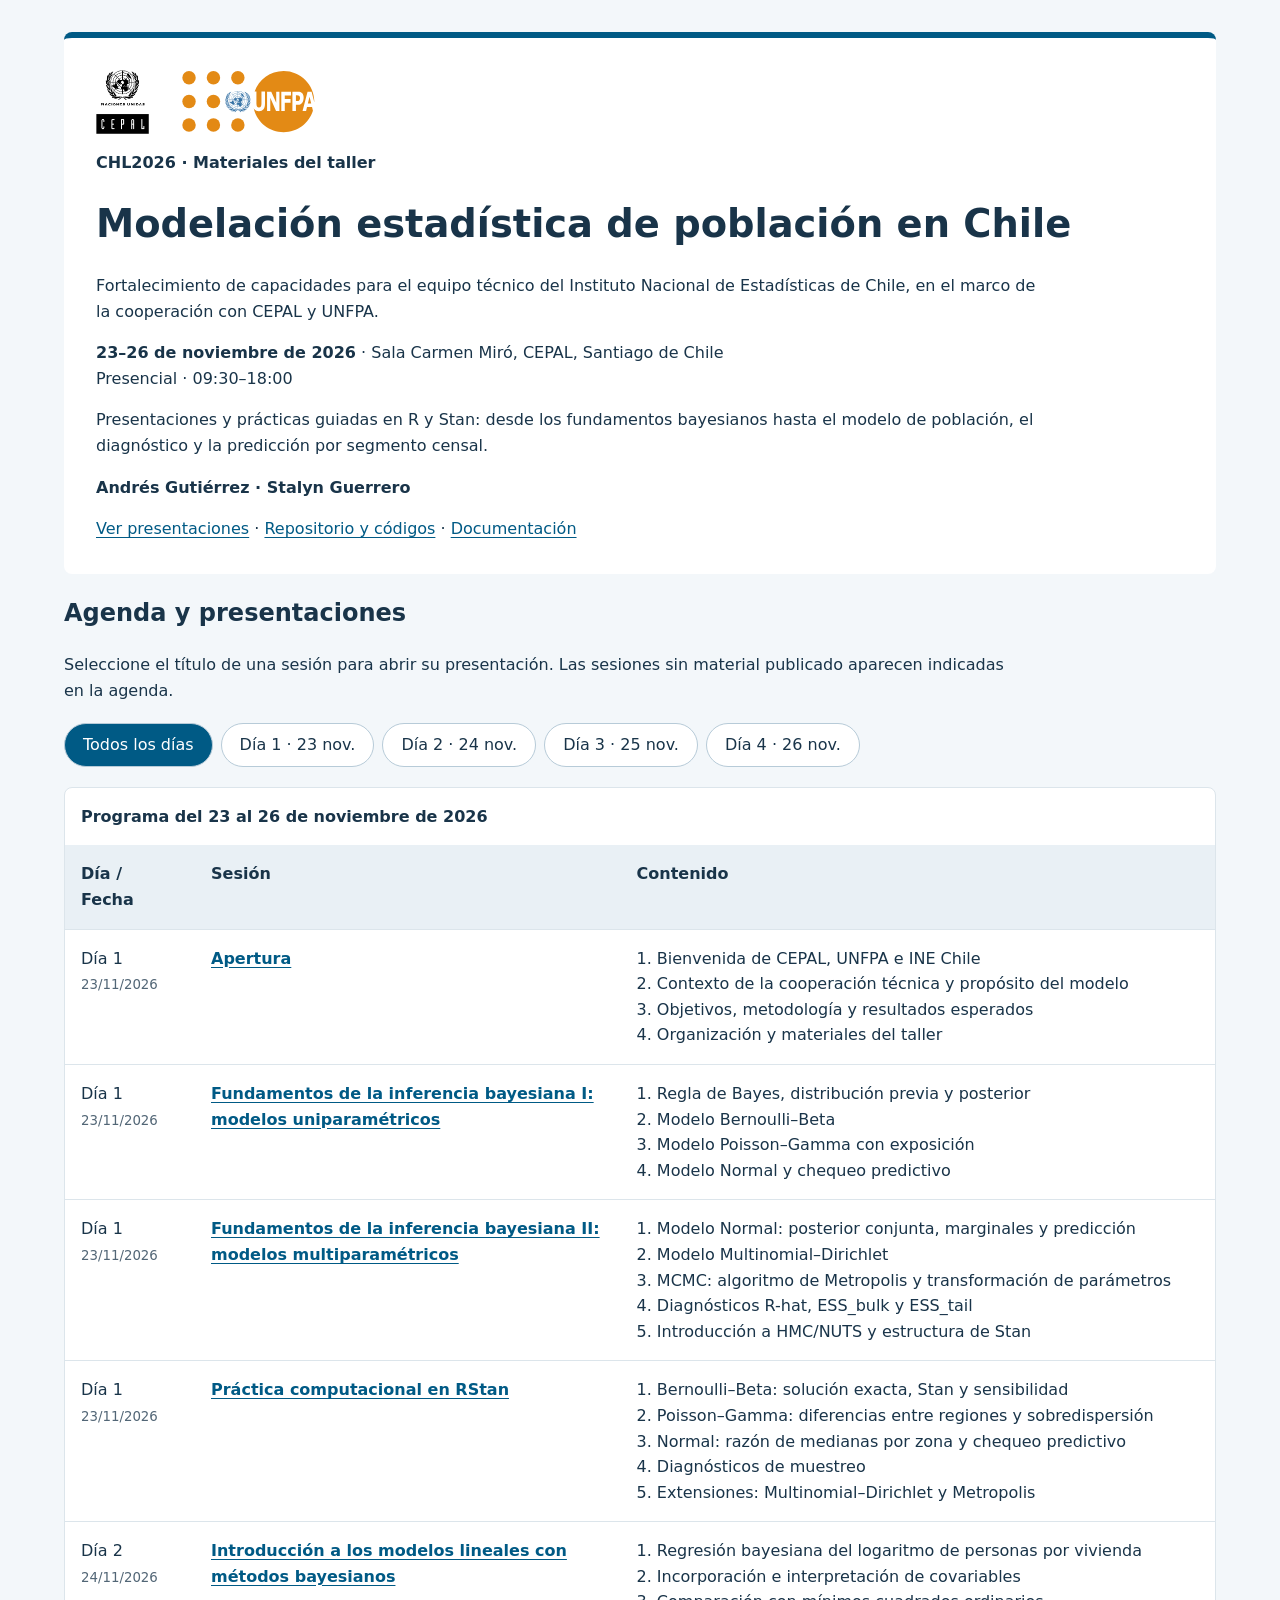
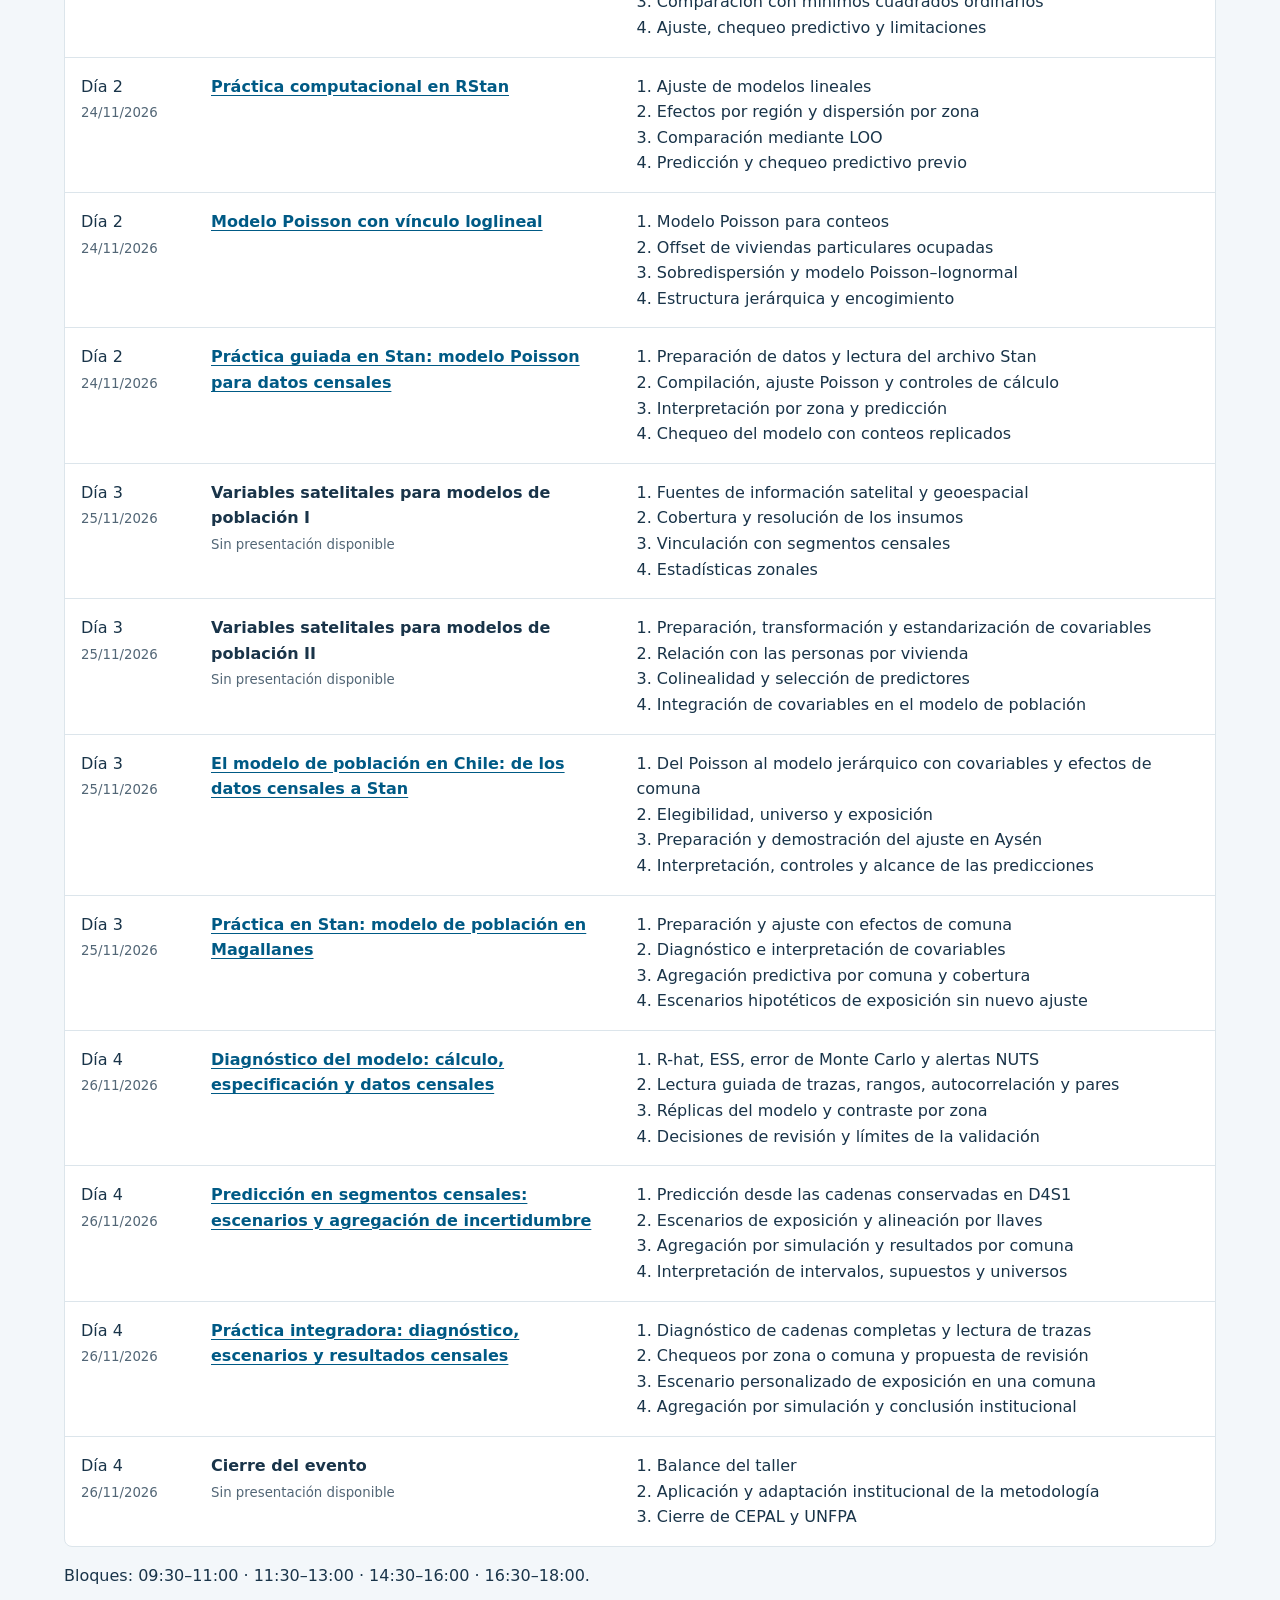
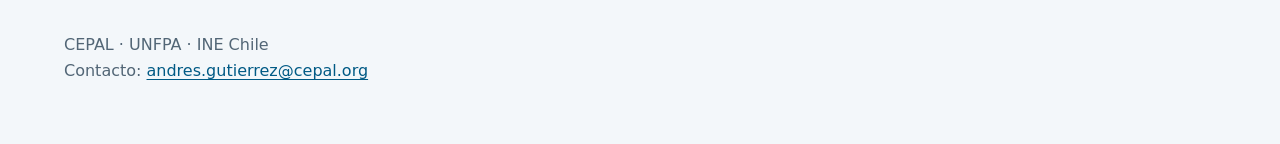
==== index.html @ f8e78525 "Actualizando -SG" ====
<!doctype html>
<html lang="es"><head><meta charset="utf-8"><meta name="viewport" content="width=device-width,initial-scale=1"><meta name="description" content="Agenda y presentaciones del taller de modelación estadística de población en Chile, 23 al 26 de noviembre de 2026."><title>CHL2026 · Presentaciones del taller</title>
<style>
*{box-sizing:border-box}body{margin:0;background:#f3f7fa;color:#193449;font:16px/1.6 system-ui,Segoe UI,sans-serif}main{max-width:1200px;margin:auto;padding:32px 24px}header{background:white;border-top:6px solid #005a85;border-radius:8px;padding:32px}.logos{display:flex;gap:28px;align-items:center;flex-wrap:wrap}.logos img{max-height:64px;max-width:190px;object-fit:contain}h1{font-size:clamp(1.8rem,3vw,2.6rem);line-height:1.2}p{max-width:950px}a{color:#005a85;text-underline-offset:3px}a:hover{color:#a54d00}a:focus-visible,button:focus-visible{outline:3px solid #e78c2e;outline-offset:4px}small,footer{color:#526676}.filters{display:flex;gap:8px;flex-wrap:wrap;margin:20px 0}button{font:inherit;cursor:pointer;border:1px solid #b7cbd8;border-radius:24px;padding:8px 18px;background:white;color:#193449}button[aria-pressed="true"]{background:#005a85;color:white}.table-wrap{overflow:auto;background:white;border:1px solid #dce5eb;border-radius:8px}table{width:100%;border-collapse:collapse;text-align:left}caption{text-align:left;padding:16px;font-weight:600}th{background:#e9f0f5}th,td{padding:16px;vertical-align:top}td{border-top:1px solid #dce5eb}td:first-child{white-space:nowrap;width:130px}td:nth-child(2){width:37%;font-weight:600}td small{font-weight:400}footer{padding:28px 0}[hidden]{display:none!important}@media(max-width:650px){main{padding:16px 12px}header{padding:22px}table{min-width:720px}}
</style></head><body><main><header>
<div class="logos"><img src="Dia1_S1_Apertura/img/logoCepal.jpg" alt="CEPAL"><img src="Dia1_S1_Apertura/img/UNFPA_logo.svg" alt="UNFPA"></div>
<p><strong>CHL2026 · Materiales del taller</strong></p><h1>Modelación estadística de población en Chile</h1>
<p>Fortalecimiento de capacidades para el equipo técnico del Instituto Nacional de Estadísticas de Chile, en el marco de la cooperación con CEPAL y UNFPA.</p>
<p><strong>23–26 de noviembre de 2026</strong> · Sala Carmen Miró, CEPAL, Santiago de Chile<br>Presencial · 09:30–18:00</p>
<p>Presentaciones y prácticas guiadas en R y Stan: desde los fundamentos bayesianos hasta el modelo de población, el diagnóstico y la predicción por segmento censal.</p>
<p><strong>Andrés Gutiérrez · Stalyn Guerrero</strong></p><nav aria-label="Enlaces principales"><a href="#agenda">Ver presentaciones</a> · <a href="https://github.com/psirusteam/CHL2026">Repositorio y códigos</a> · <a href="https://github.com/psirusteam/CHL2026/blob/main/README.md">Documentación</a></nav>
</header><section aria-labelledby="agenda"><h2 id="agenda">Agenda y presentaciones</h2><p>Seleccione el título de una sesión para abrir su presentación. Las sesiones sin material publicado aparecen indicadas en la agenda.</p>
<div class="filters" role="group" aria-label="Filtrar por día"><button type="button" data-filter="all" aria-pressed="true">Todos los días</button><button type="button" data-filter="Día 1" aria-pressed="false">Día 1 · 23 nov.</button><button type="button" data-filter="Día 2" aria-pressed="false">Día 2 · 24 nov.</button><button type="button" data-filter="Día 3" aria-pressed="false">Día 3 · 25 nov.</button><button type="button" data-filter="Día 4" aria-pressed="false">Día 4 · 26 nov.</button></div>
<div class="table-wrap"><table><caption>Programa del 23 al 26 de noviembre de 2026</caption><thead><tr><th scope="col">Día / Fecha</th><th scope="col">Sesión</th><th scope="col">Contenido</th></tr></thead><tbody><tr data-day="Día 1"><td>Día 1<br><small>23/11/2026</small></td><td><a href="Dia1_S1_Apertura/Apertura.html">Apertura</a></td><td>1. Bienvenida de CEPAL, UNFPA e INE Chile<br>2. Contexto de la cooperaci&#243;n t&#233;cnica y prop&#243;sito del modelo<br>3. Objetivos, metodolog&#237;a y resultados esperados<br>4. Organizaci&#243;n y materiales del taller</td></tr>
<tr data-day="Día 1"><td>Día 1<br><small>23/11/2026</small></td><td><a href="Dia1_S2_Bayes_uniparametrico/Bayes_uniparametrico.html">Fundamentos de la inferencia bayesiana I: modelos uniparam&#233;tricos</a></td><td>1. Regla de Bayes, distribuci&#243;n previa y posterior<br>2. Modelo Bernoulli–Beta<br>3. Modelo Poisson–Gamma con exposici&#243;n<br>4. Modelo Normal y chequeo predictivo</td></tr>
<tr data-day="Día 1"><td>Día 1<br><small>23/11/2026</small></td><td><a href="Dia1_S3_Bayes_multiparametrico/Bayes_multiparametrico.html">Fundamentos de la inferencia bayesiana II: modelos multiparam&#233;tricos</a></td><td>1. Modelo Normal: posterior conjunta, marginales y predicci&#243;n<br>2. Modelo Multinomial–Dirichlet<br>3. MCMC: algoritmo de Metropolis y transformaci&#243;n de par&#225;metros<br>4. Diagn&#243;sticos R-hat, ESS_bulk y ESS_tail<br>5. Introducci&#243;n a HMC/NUTS y estructura de Stan</td></tr>
<tr data-day="Día 1"><td>Día 1<br><small>23/11/2026</small></td><td><a href="Dia1_S4_Practica/Practica_Dia1.html">Pr&#225;ctica computacional en RStan</a></td><td>1. Bernoulli–Beta: soluci&#243;n exacta, Stan y sensibilidad<br>2. Poisson–Gamma: diferencias entre regiones y sobredispersi&#243;n<br>3. Normal: raz&#243;n de medianas por zona y chequeo predictivo<br>4. Diagn&#243;sticos de muestreo<br>5. Extensiones: Multinomial–Dirichlet y Metropolis</td></tr>
<tr data-day="Día 2"><td>Día 2<br><small>24/11/2026</small></td><td><a href="Dia2_S1_Modelo_lineal/Modelo_lineal.html">Introducci&#243;n a los modelos lineales con m&#233;todos bayesianos</a></td><td>1. Regresi&#243;n bayesiana del logaritmo de personas por vivienda<br>2. Incorporaci&#243;n e interpretaci&#243;n de covariables<br>3. Comparaci&#243;n con m&#237;nimos cuadrados ordinarios<br>4. Ajuste, chequeo predictivo y limitaciones</td></tr>
<tr data-day="Día 2"><td>Día 2<br><small>24/11/2026</small></td><td><a href="Dia2_S2_Practica/Practica_Dia2_lineal.html">Pr&#225;ctica computacional en RStan</a></td><td>1. Ajuste de modelos lineales<br>2. Efectos por regi&#243;n y dispersi&#243;n por zona<br>3. Comparaci&#243;n mediante LOO<br>4. Predicci&#243;n y chequeo predictivo previo</td></tr>
<tr data-day="Día 2"><td>Día 2<br><small>24/11/2026</small></td><td><a href="Dia2_S3_Modelo_Poisson/Modelo_Poisson.html">Modelo Poisson con v&#237;nculo loglineal</a></td><td>1. Modelo Poisson para conteos<br>2. Offset de viviendas particulares ocupadas<br>3. Sobredispersi&#243;n y modelo Poisson–lognormal<br>4. Estructura jer&#225;rquica y encogimiento</td></tr>
<tr data-day="Día 2"><td>Día 2<br><small>24/11/2026</small></td><td><a href="Dia2_S4_Practica/Practica_Dia2_Poisson.html">Pr&#225;ctica guiada en Stan: modelo Poisson para datos censales</a></td><td>1. Preparaci&#243;n de datos y lectura del archivo Stan<br>2. Compilaci&#243;n, ajuste Poisson y controles de c&#225;lculo<br>3. Interpretaci&#243;n por zona y predicci&#243;n<br>4. Chequeo del modelo con conteos replicados</td></tr>
<tr data-day="Día 3"><td>Día 3<br><small>25/11/2026</small></td><td>Variables satelitales para modelos de poblaci&#243;n I<br><small>Sin presentación disponible</small></td><td>1. Fuentes de informaci&#243;n satelital y geoespacial<br>2. Cobertura y resoluci&#243;n de los insumos<br>3. Vinculaci&#243;n con segmentos censales<br>4. Estad&#237;sticas zonales</td></tr>
<tr data-day="Día 3"><td>Día 3<br><small>25/11/2026</small></td><td>Variables satelitales para modelos de poblaci&#243;n II<br><small>Sin presentación disponible</small></td><td>1. Preparaci&#243;n, transformaci&#243;n y estandarizaci&#243;n de covariables<br>2. Relaci&#243;n con las personas por vivienda<br>3. Colinealidad y selecci&#243;n de predictores<br>4. Integraci&#243;n de covariables en el modelo de poblaci&#243;n</td></tr>
<tr data-day="Día 3"><td>Día 3<br><small>25/11/2026</small></td><td><a href="Dia3_S3_Modelo_Chile/Modelo_Chile.html">El modelo de poblaci&#243;n en Chile: de los datos censales a Stan</a></td><td>1. Del Poisson al modelo jer&#225;rquico con covariables y efectos de comuna<br>2. Elegibilidad, universo y exposici&#243;n<br>3. Preparaci&#243;n y demostraci&#243;n del ajuste en Ays&#233;n<br>4. Interpretaci&#243;n, controles y alcance de las predicciones</td></tr>
<tr data-day="Día 3"><td>Día 3<br><small>25/11/2026</small></td><td><a href="Dia3_S4_Practica/Practica_Dia3.html">Pr&#225;ctica en Stan: modelo de poblaci&#243;n en Magallanes</a></td><td>1. Preparaci&#243;n y ajuste con efectos de comuna<br>2. Diagn&#243;stico e interpretaci&#243;n de covariables<br>3. Agregaci&#243;n predictiva por comuna y cobertura<br>4. Escenarios hipot&#233;ticos de exposici&#243;n sin nuevo ajuste</td></tr>
<tr data-day="Día 4"><td>Día 4<br><small>26/11/2026</small></td><td><a href="Dia4_S1_Diagnostico/Diagnostico.html">Diagn&#243;stico del modelo: c&#225;lculo, especificaci&#243;n y datos censales</a></td><td>1. R-hat, ESS, error de Monte Carlo y alertas NUTS<br>2. Lectura guiada de trazas, rangos, autocorrelaci&#243;n y pares<br>3. R&#233;plicas del modelo y contraste por zona<br>4. Decisiones de revisi&#243;n y l&#237;mites de la validaci&#243;n</td></tr>
<tr data-day="Día 4"><td>Día 4<br><small>26/11/2026</small></td><td><a href="Dia4_S2_Prediccion/Prediccion.html">Predicci&#243;n en segmentos censales: escenarios y agregaci&#243;n de incertidumbre</a></td><td>1. Predicci&#243;n desde las cadenas conservadas en D4S1<br>2. Escenarios de exposici&#243;n y alineaci&#243;n por llaves<br>3. Agregaci&#243;n por simulaci&#243;n y resultados por comuna<br>4. Interpretaci&#243;n de intervalos, supuestos y universos</td></tr>
<tr data-day="Día 4"><td>Día 4<br><small>26/11/2026</small></td><td><a href="Dia4_S3_Practica/Practica_Dia4.html">Pr&#225;ctica integradora: diagn&#243;stico, escenarios y resultados censales</a></td><td>1. Diagn&#243;stico de cadenas completas y lectura de trazas<br>2. Chequeos por zona o comuna y propuesta de revisi&#243;n<br>3. Escenario personalizado de exposici&#243;n en una comuna<br>4. Agregaci&#243;n por simulaci&#243;n y conclusi&#243;n institucional</td></tr>
<tr data-day="Día 4"><td>Día 4<br><small>26/11/2026</small></td><td>Cierre del evento<br><small>Sin presentación disponible</small></td><td>1. Balance del taller<br>2. Aplicaci&#243;n y adaptaci&#243;n institucional de la metodolog&#237;a<br>3. Cierre de CEPAL y UNFPA</td></tr></tbody></table></div><p>Bloques: 09:30–11:00 · 11:30–13:00 · 14:30–16:00 · 16:30–18:00.</p></section>
<footer>CEPAL · UNFPA · INE Chile<br>Contacto: <a href="mailto:andres.gutierrez@cepal.org">andres.gutierrez@cepal.org</a></footer></main>
<script>document.querySelectorAll('[data-filter]').forEach(button=>{button.addEventListener('click',()=>{document.querySelectorAll('[data-filter]').forEach(item=>item.setAttribute('aria-pressed',String(item===button)));document.querySelectorAll('tbody tr').forEach(row=>{row.hidden=button.dataset.filter!=='all'&&row.dataset.day!==button.dataset.filter;});});});</script></body></html>
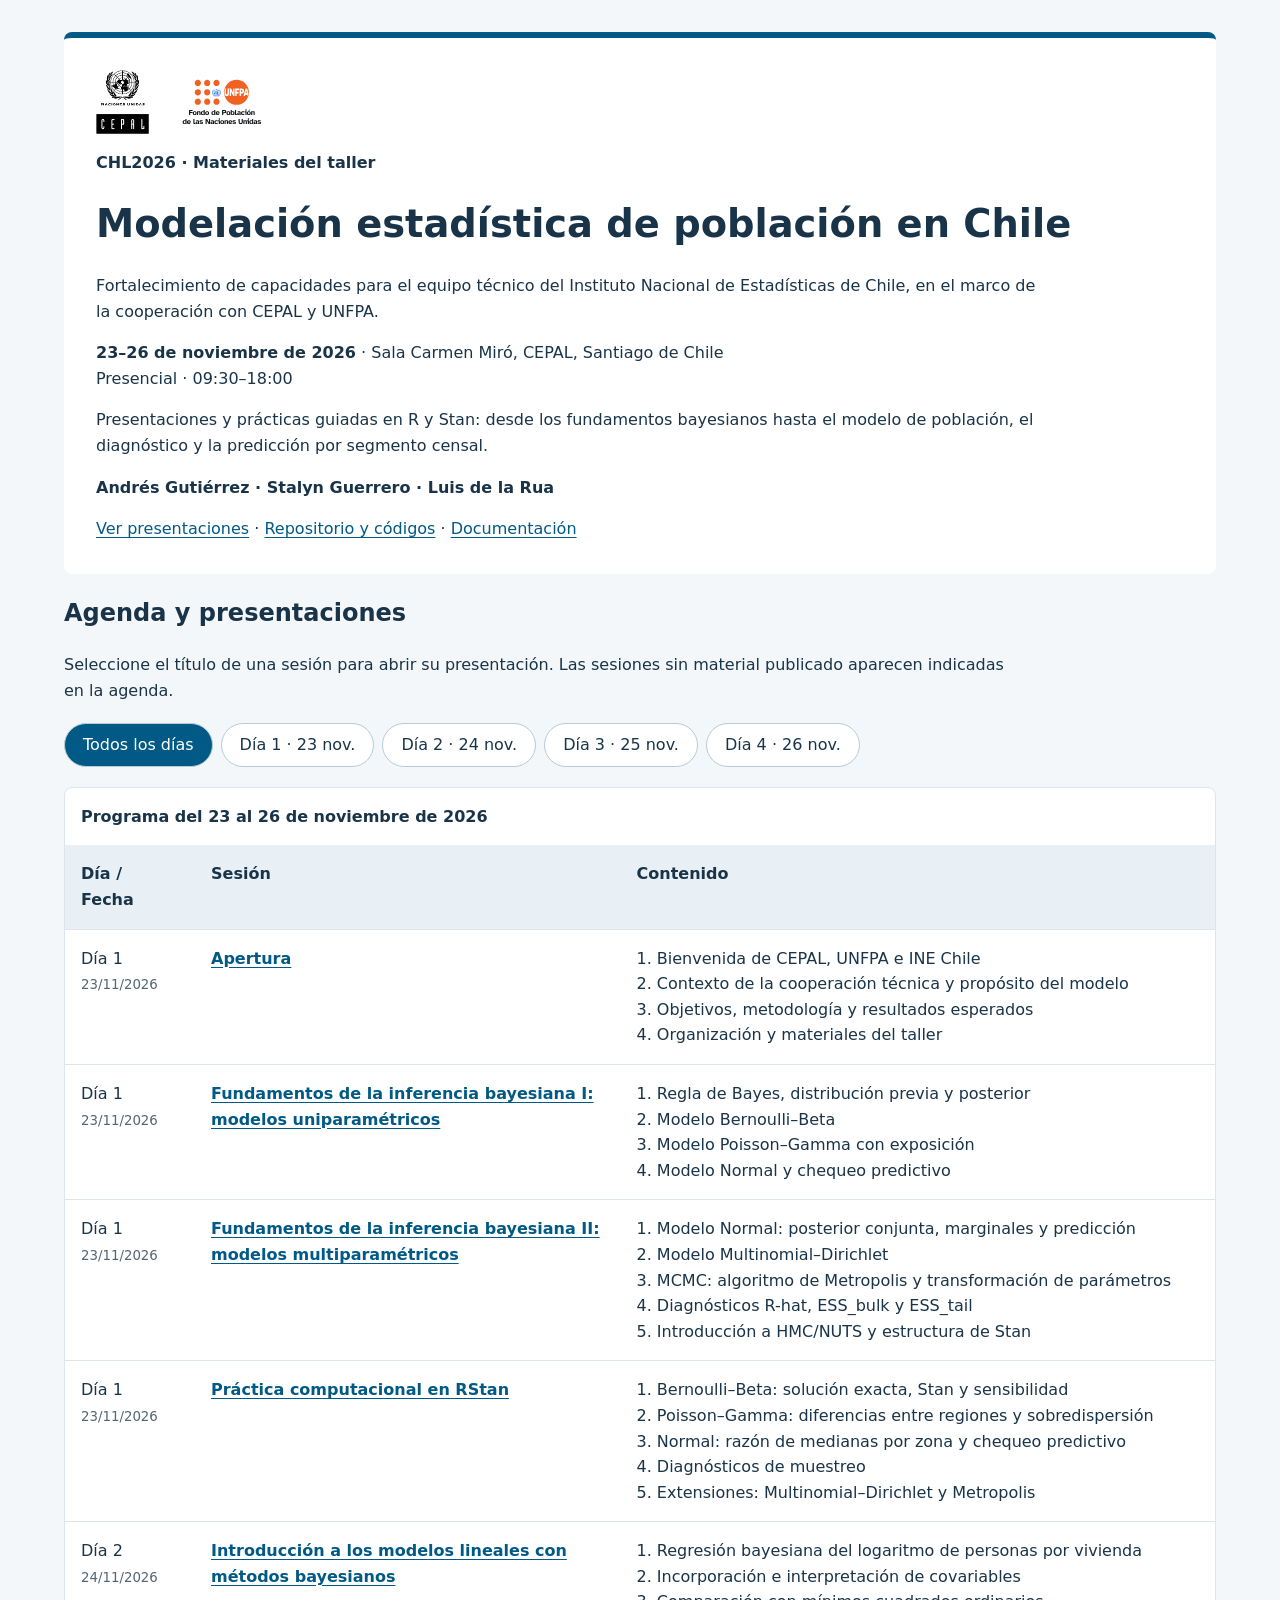
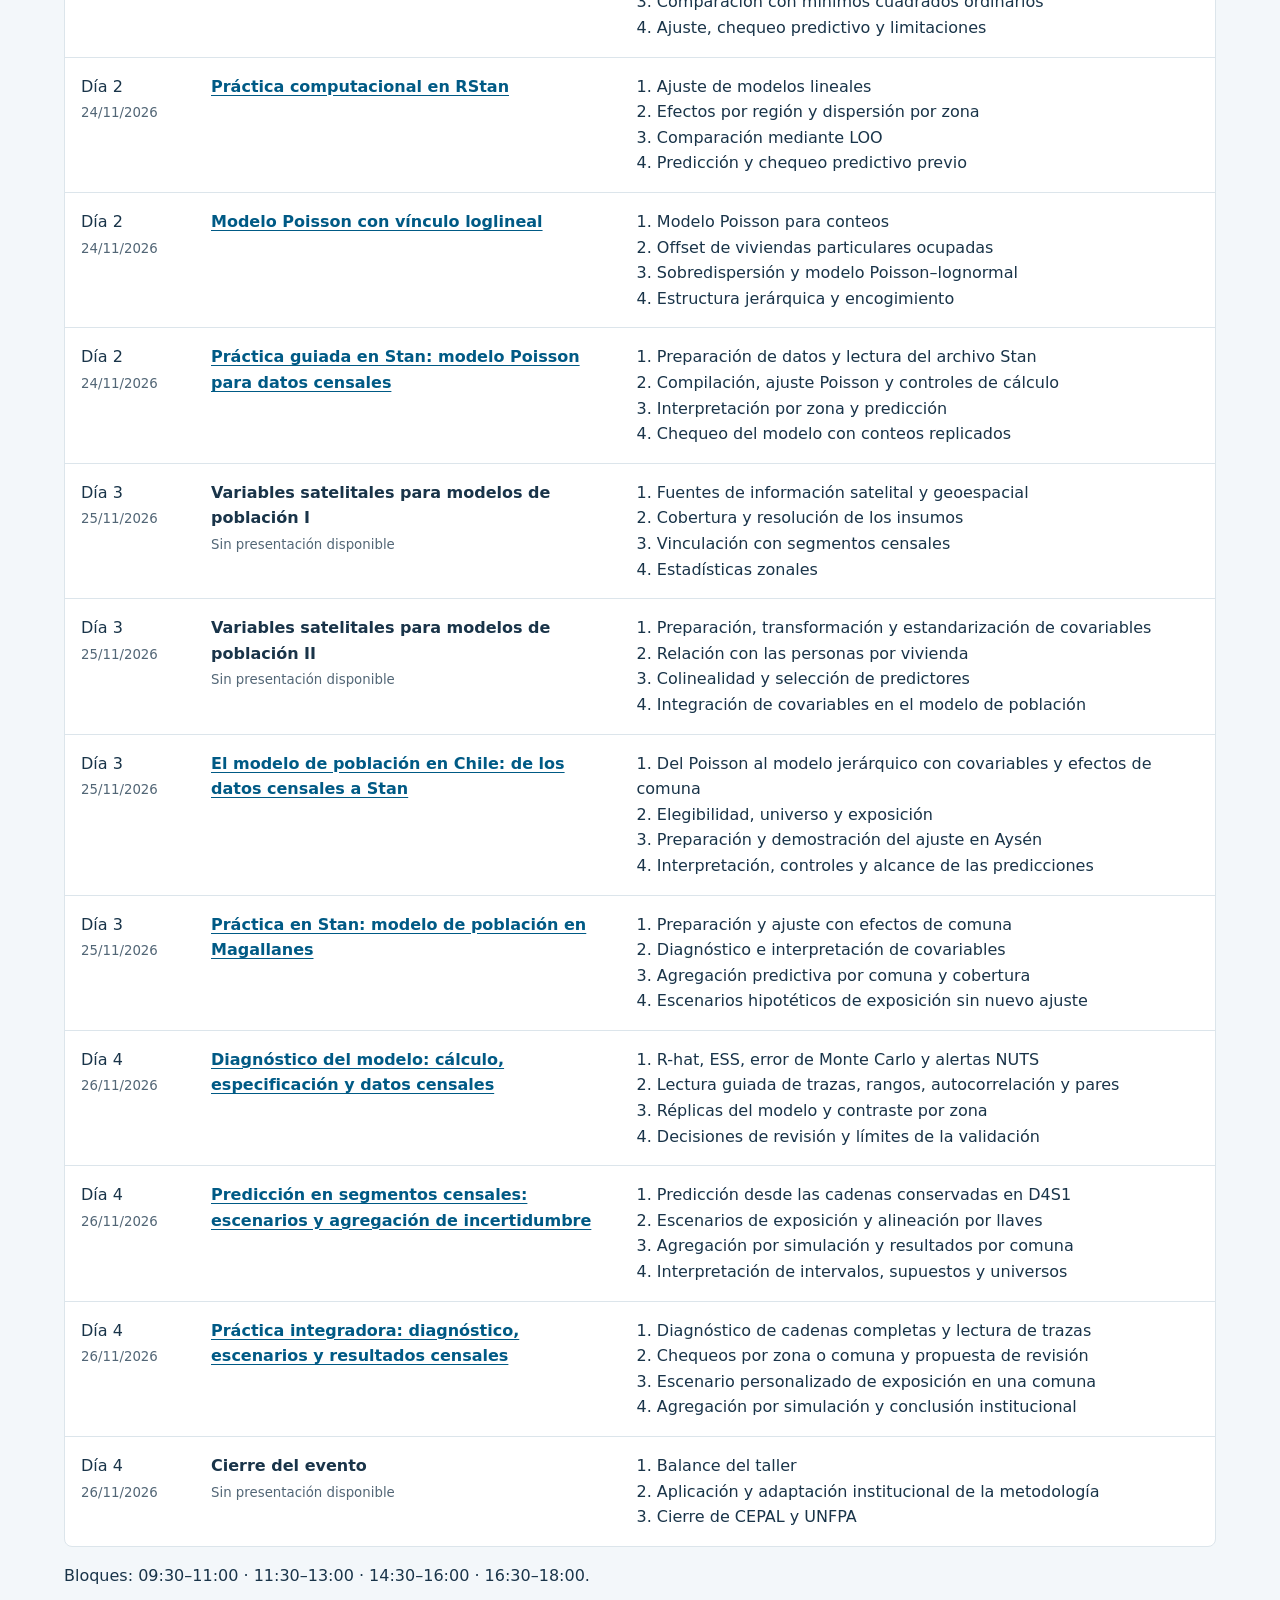
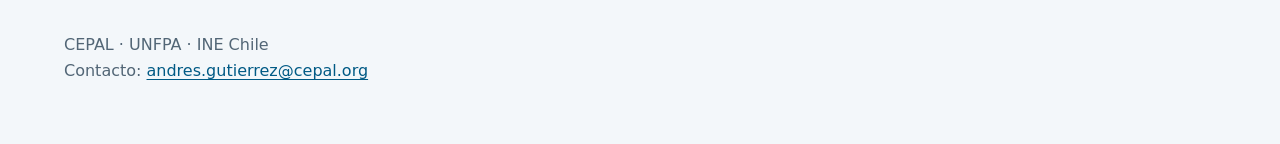
==== commit bad37971: "Actualizando logo -SG" ====
--- a/index.html
+++ b/index.html
@@ -8,7 +8,7 @@
 <p>Fortalecimiento de capacidades para el equipo técnico del Instituto Nacional de Estadísticas de Chile, en el marco de la cooperación con CEPAL y UNFPA.</p>
 <p><strong>23–26 de noviembre de 2026</strong> · Sala Carmen Miró, CEPAL, Santiago de Chile<br>Presencial · 09:30–18:00</p>
 <p>Presentaciones y prácticas guiadas en R y Stan: desde los fundamentos bayesianos hasta el modelo de población, el diagnóstico y la predicción por segmento censal.</p>
-<p><strong>Andrés Gutiérrez · Stalyn Guerrero</strong></p><nav aria-label="Enlaces principales"><a href="#agenda">Ver presentaciones</a> · <a href="https://github.com/psirusteam/CHL2026">Repositorio y códigos</a> · <a href="https://github.com/psirusteam/CHL2026/blob/main/README.md">Documentación</a></nav>
+<p><strong>Andrés Gutiérrez · Stalyn Guerrero · Luis de la Rua</strong></p><nav aria-label="Enlaces principales"><a href="#agenda">Ver presentaciones</a> · <a href="https://github.com/psirusteam/CHL2026">Repositorio y códigos</a> · <a href="https://github.com/psirusteam/CHL2026/blob/main/README.md">Documentación</a></nav>
 </header><section aria-labelledby="agenda"><h2 id="agenda">Agenda y presentaciones</h2><p>Seleccione el título de una sesión para abrir su presentación. Las sesiones sin material publicado aparecen indicadas en la agenda.</p>
 <div class="filters" role="group" aria-label="Filtrar por día"><button type="button" data-filter="all" aria-pressed="true">Todos los días</button><button type="button" data-filter="Día 1" aria-pressed="false">Día 1 · 23 nov.</button><button type="button" data-filter="Día 2" aria-pressed="false">Día 2 · 24 nov.</button><button type="button" data-filter="Día 3" aria-pressed="false">Día 3 · 25 nov.</button><button type="button" data-filter="Día 4" aria-pressed="false">Día 4 · 26 nov.</button></div>
 <div class="table-wrap"><table><caption>Programa del 23 al 26 de noviembre de 2026</caption><thead><tr><th scope="col">Día / Fecha</th><th scope="col">Sesión</th><th scope="col">Contenido</th></tr></thead><tbody><tr data-day="Día 1"><td>Día 1<br><small>23/11/2026</small></td><td><a href="Dia1_S1_Apertura/Apertura.html">Apertura</a></td><td>1. Bienvenida de CEPAL, UNFPA e INE Chile<br>2. Contexto de la cooperaci&#243;n t&#233;cnica y prop&#243;sito del modelo<br>3. Objetivos, metodolog&#237;a y resultados esperados<br>4. Organizaci&#243;n y materiales del taller</td></tr>
